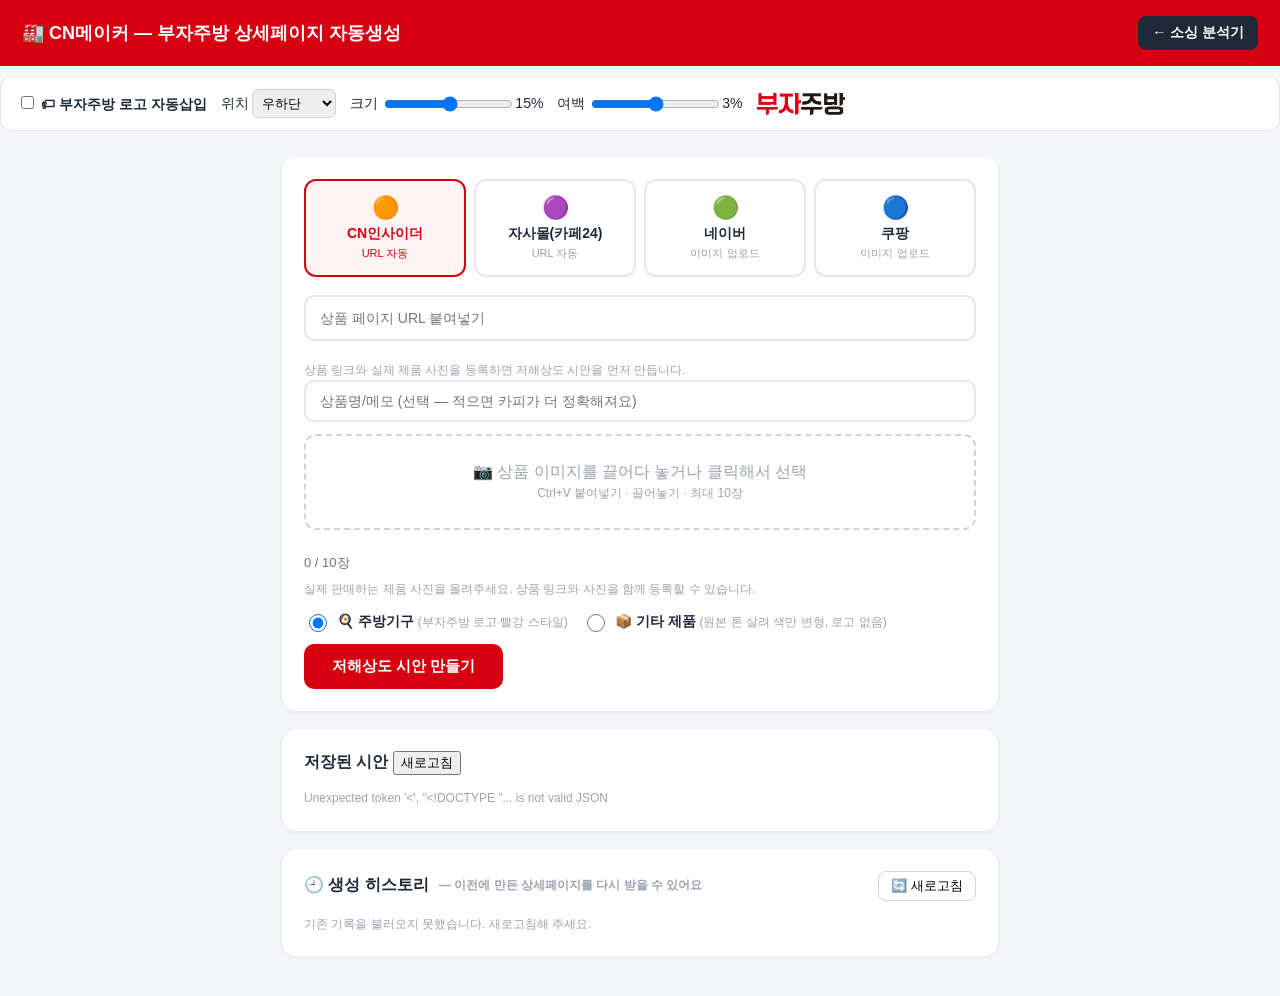
==== static/cnmaker.html @ 770eba12 "Add draft-first CN Insider section editing and selective high quality generation" ====
<!doctype html><html lang="ko"><head><meta charset="utf-8"><meta name="viewport" content="width=device-width,initial-scale=1">
<title>CN메이커 — 부자주방 상세페이지 자동생성</title>
<style>
*{box-sizing:border-box}body{margin:0;font-family:-apple-system,'Pretendard','Malgun Gothic',sans-serif;background:#f4f6fa;color:#1f2937}
.top{background:#D70010;color:#fff;padding:16px 22px;display:flex;align-items:center;gap:12px;flex-wrap:wrap}
.top h1{font-size:18px;margin:0;flex:1}
.wrap{max-width:760px;margin:0 auto;padding:22px}
.card{background:#fff;border-radius:14px;padding:22px;box-shadow:0 1px 4px rgba(0,0,0,.08);margin-bottom:18px}
.card h2{font-size:16px;margin:0 0 14px}
.tabs{display:flex;gap:8px;margin-bottom:18px;flex-wrap:wrap}
.tab{flex:1;min-width:140px;border:2px solid #e5e7eb;background:#fff;border-radius:12px;padding:14px 10px;cursor:pointer;text-align:center;font-size:14px;font-weight:600;transition:.15s}
.tab .ico{font-size:22px;display:block;margin-bottom:4px}
.tab .sub{font-size:11px;color:#9ca3af;font-weight:400;margin-top:3px}
.tab.on{border-color:#D70010;background:#fff5f5;color:#D70010}
.tab.on .sub{color:#D70010}
input.url{width:100%;padding:13px 14px;border:2px solid #e5e7eb;border-radius:10px;font-size:14px;margin-bottom:12px}
input.url:focus,input.t:focus{outline:none;border-color:#D70010}
input.t{width:100%;padding:11px 14px;border:2px solid #e5e7eb;border-radius:10px;font-size:14px;margin-bottom:12px}
button.go{background:#D70010;color:#fff;border:none;border-radius:10px;padding:13px 28px;font-size:15px;font-weight:700;cursor:pointer}
button.go:disabled{background:#d1a0a3;cursor:not-allowed}
.note{font-size:12px;color:#9ca3af;margin-top:8px;line-height:1.6}
.drop{border:2px dashed #d1d5db;border-radius:12px;padding:26px;text-align:center;color:#9ca3af;cursor:pointer;margin-bottom:12px}
.drop.over{border-color:#D70010;background:#fff5f5}
.thumbs{display:flex;gap:8px;flex-wrap:wrap;margin-bottom:12px}
.thumb{position:relative;width:74px;height:74px;border-radius:8px;overflow:hidden;border:1px solid #eee}
.thumb img{width:100%;height:100%;object-fit:cover}
.thumb .x{position:absolute;top:2px;right:2px;background:rgba(0,0,0,.6);color:#fff;border-radius:50%;width:18px;height:18px;font-size:12px;text-align:center;line-height:18px;cursor:pointer}
#progress{display:none}
.step{display:flex;align-items:center;gap:10px;padding:8px 0;font-size:14px;color:#9ca3af}
.step.active{color:#D70010;font-weight:700}.step.done{color:#059669}
.step .ico{width:24px;text-align:center}
.spin{display:inline-block;width:16px;height:16px;border:2px solid #f3d0d2;border-top-color:#D70010;border-radius:50%;animation:s .8s linear infinite}
@keyframes s{to{transform:rotate(360deg)}}
#result{display:none;text-align:center}
#result img{max-width:100%;border:1px solid #eee;border-radius:8px}
.dlbtn{display:inline-block;margin-top:14px;background:#1f2937;color:#fff;text-decoration:none;padding:12px 26px;border-radius:10px;font-weight:600}
.err{background:#fef2f2;color:#b91c1c;padding:12px 14px;border-radius:8px;font-size:13px;margin-top:10px}
.copybox{background:#faf5ff;border-radius:10px;padding:14px;margin-top:14px;text-align:left;font-size:13px;line-height:1.8}
.copybox b{color:#D70010}
.hrow{display:flex;align-items:center;gap:12px;padding:10px;border:1px solid #eee;border-radius:10px;margin-bottom:8px}
.hrow .hinfo{flex:1;min-width:0}
.hrow .hname{font-weight:600;font-size:14px;white-space:nowrap;overflow:hidden;text-overflow:ellipsis}
.hrow .hts{font-size:12px;color:#9ca3af}
.hrow a{font-size:12px;text-decoration:none;background:#1f2937;color:#fff;border-radius:7px;padding:6px 10px;white-space:nowrap}
.hrow a.t{background:#0891b2}
</style><link rel="stylesheet" href="/static/cnmaker-drafts.css?v=1"></head><body>
<div class="top" style="display:flex;align-items:center;justify-content:space-between;gap:12px;flex-wrap:wrap"><h1 style="margin:0">🏭 CN메이커 — 부자주방 상세페이지 자동생성</h1><a id="backlink" href="/" style="text-decoration:none;background:#1f2937;color:#fff;border-radius:8px;padding:8px 14px;font-size:14px;font-weight:600;white-space:nowrap">← 소싱 분석기</a></div>
<script>if(window.self!==window.top){var _b=document.getElementById('backlink');if(_b)_b.style.display='none';}</script>
<!-- 로고 자동삽입 설정 -->
<div style="background:#fff;border:1px solid #e5e7eb;border-radius:12px;padding:12px 16px;margin:10px 0 4px">
  <div style="display:flex;align-items:center;gap:14px;flex-wrap:wrap;font-size:14px">
    <label style="font-weight:700"><input type="checkbox" id="lg-on" onchange="lgSave()" /> 🏷 부자주방 로고 자동삽입</label>
    <label>위치 <select id="lg-pos" onchange="lgSave()" style="padding:5px;border:1px solid #d1d5db;border-radius:6px">
      <option value="bottom-right">우하단</option><option value="bottom-left">좌하단</option><option value="bottom-center">하단중앙</option>
      <option value="top-right">우상단</option><option value="top-left">좌상단</option><option value="top-center">상단중앙</option></select></label>
    <label>크기 <input type="range" id="lg-size" min="5" max="40" oninput="document.getElementById('lg-size-v').textContent=this.value+'%';" onchange="lgSave()" style="vertical-align:middle"><span id="lg-size-v">15%</span></label>
    <label>여백 <input type="range" id="lg-margin" min="0" max="12" oninput="document.getElementById('lg-margin-v').textContent=this.value+'%';" onchange="lgSave()" style="vertical-align:middle"><span id="lg-margin-v">3%</span></label>
    <img src="/static/logo_bujajubang.png" style="height:22px" />
    <span id="lg-status" style="color:#059669;font-size:12px"></span>
  </div>
</div>
<script>
function lgLoad(){ fetch('/cnmaker/api/logo_config').then(r=>r.json()).then(c=>{
  document.getElementById('lg-on').checked=!!c.enabled;
  document.getElementById('lg-pos').value=c.position||'bottom-right';
  const sz=Math.round((c.size_pct||0.15)*100), mg=Math.round((c.margin_pct||0.03)*100);
  document.getElementById('lg-size').value=sz; document.getElementById('lg-size-v').textContent=sz+'%';
  document.getElementById('lg-margin').value=mg; document.getElementById('lg-margin-v').textContent=mg+'%';
}); }
function lgSave(){
  const body={enabled:document.getElementById('lg-on').checked,position:document.getElementById('lg-pos').value,
    size_pct:parseInt(document.getElementById('lg-size').value)/100,margin_pct:parseInt(document.getElementById('lg-margin').value)/100};
  fetch('/cnmaker/api/logo_config',{method:'POST',headers:{'Content-Type':'application/json'},body:JSON.stringify(body)}).then(r=>r.json()).then(()=>{
    const s=document.getElementById('lg-status'); s.textContent='✅ 저장됨 (다음 생성부터 적용)'; setTimeout(()=>s.textContent='',2500);
  });
}
lgLoad();
</script>
<div class="wrap">
 <div class="card">
   <div class="tabs">
     <div class="tab on" data-src="cninsider" data-mode="url"><span class="ico">🟠</span>CN인사이더<div class="sub">URL 자동</div></div>
     <div class="tab" data-src="cafe24" data-mode="url"><span class="ico">🟣</span>자사몰(카페24)<div class="sub">URL 자동</div></div>
     <div class="tab" data-src="naver" data-mode="img"><span class="ico">🟢</span>네이버<div class="sub">이미지 업로드</div></div>
     <div class="tab" data-src="coupang" data-mode="img"><span class="ico">🔵</span>쿠팡<div class="sub">이미지 업로드</div></div>
   </div>

   <!-- URL 모드 -->
   <div id="urlmode">
     <input class="url" id="url" placeholder="상품 페이지 URL 붙여넣기">
     <div class="note" id="urlnote"></div>
   </div>

   <!-- 이미지 업로드 모드 -->
   <div id="imgmode">
     <input class="t" id="title" placeholder="상품명/메모 (선택 — 적으면 카피가 더 정확해져요)">
     <div class="drop" id="drop" role="button" tabindex="0" aria-label="제품 사진 등록">📷 상품 이미지를 끌어다 놓거나 클릭해서 선택<br><span style="font-size:12px">Ctrl+V 붙여넣기 · 끌어놓기 · 최대 10장</span></div>
     <input type="file" id="file" accept="image/*" multiple style="display:none">
     <div class="thumbs" id="thumbs"></div><div id="photo-count">0 / 10장</div>
     <div class="note">실제 판매하는 제품 사진을 올려주세요. 상품 링크와 사진을 함께 등록할 수 있습니다.</div>
   </div>

   <div style="display:flex;gap:14px;align-items:center;margin:12px 0 6px;flex-wrap:wrap">
     <label style="display:flex;align-items:center;gap:7px;cursor:pointer;font-size:14px">
       <input type="radio" name="cat" id="cat_kitchen" value="kitchen" checked style="width:18px;height:18px">
       <span>🍳 <b>주방기구</b> <span style="color:#9ca3af;font-size:12px">(부자주방 로고·빨강 스타일)</span></span>
     </label>
     <label style="display:flex;align-items:center;gap:7px;cursor:pointer;font-size:14px">
       <input type="radio" name="cat" id="cat_other" value="other" style="width:18px;height:18px">
       <span>📦 <b>기타 제품</b> <span style="color:#9ca3af;font-size:12px">(원본 톤 살려 색만 변형, 로고 없음)</span></span>
     </label>
   </div>
   <button class="go" id="go" onclick="go()" style="margin-top:6px">저해상도 시안 만들기</button>
   <div id="err"></div>
 </div>


 <section class="card" id="draft-result" hidden>
   <h2 id="draft-name">저해상도 시안</h2>
   <div id="draft-status" role="status" aria-live="polite"></div>
   <p id="draft-warning" role="alert"></p>
   <p class="draft-help">먼저 구도와 분위기를 확인하세요. 필요한 구간만 수정한 뒤 고화질로 완성할 수 있습니다. 고화질 생성·부분 수정 시 세부 모습이 조금 달라질 수 있습니다.</p>
   <details id="plan-editor" hidden><summary>상품 정보·글 기획 확인 및 수정</summary>
     <div id="plan-fields"></div><button id="save-plan" onclick="savePlan()">기획 저장</button>
     <p class="draft-help" id="plan-message">저장한 내용은 이후 새로 만드는 구간에 적용됩니다.</p>
   </details>
   <div class="draft-toolbar">
     <button id="retry-failed" onclick="runAction('retry')" hidden>실패 구간 재시도</button>
     <button id="select-all" onclick="selectAll()">전체 선택</button>
     <button id="high-selected" class="primary" onclick="highSelected()">선택 구간 고화질 생성</button>
   </div>
   <div class="draft-toolbar">
     <button id="low-download" onclick="downloadDraft('low')">저해상도 전체 다운로드</button>
     <button onclick="downloadDraft('zip')">고화질 구간 ZIP 다운로드</button>
     <button id="high-download" onclick="downloadDraft('high')">고화질 상세페이지 다운로드</button>
   </div>
   <div id="section-list"></div>
 </section>
 <section class="card"><h2>저장된 시안 <button onclick="loadDraftHistory()">새로고침</button></h2><div id="draft-history" class="note">불러오는 중…</div></section>
 <div class="card" id="historycard">
   <h2 style="display:flex;align-items:center;gap:10px;flex-wrap:wrap">🕘 생성 히스토리 <span class="note" style="margin:0">— 이전에 만든 상세페이지를 다시 받을 수 있어요</span>
     <button onclick="loadHistory()" style="margin-left:auto;border:1px solid #d1d5db;background:#fff;border-radius:8px;padding:5px 12px;cursor:pointer;font-size:13px">🔄 새로고침</button></h2>
   <div id="historylist" class="note">불러오는 중…</div>
 </div>
</div>
<script src="/static/cnmaker-drafts.js?v=1"></script></body></html>
---- static/cnmaker-drafts.css ----
[hidden]{display:none!important}.draft-toolbar{display:flex;gap:8px;flex-wrap:wrap;margin:14px 0}.draft-toolbar button,.draft-buttons button,#save-plan,#draft-history button{border:1px solid #d1d5db;border-radius:8px;background:#fff;padding:10px 13px;cursor:pointer;font-weight:600}.draft-toolbar button.primary,.draft-buttons button.primary{background:#D70010;color:white;border-color:#D70010}button:disabled{opacity:.45;cursor:wait}.draft-section{display:grid;grid-template-columns:minmax(200px,430px) 1fr;gap:20px;padding:22px 0;border-top:1px solid #e5e7eb}.draft-image img{width:100%;height:auto;display:block;border:1px solid #eee}.empty-image{background:#f3f4f6;min-height:200px;display:grid;place-items:center;color:#6b7280}.draft-controls h3{margin:0 0 12px}.quality-badge{font-size:13px;color:#6b7280}.section-error,#draft-warning{color:#b91c1c;white-space:pre-wrap}.edit-label{display:block;margin:16px 0 10px;font-size:14px;font-weight:600}.edit-label textarea,#plan-fields textarea,#plan-fields input{box-sizing:border-box;display:block;width:100%;border:1px solid #d1d5db;border-radius:8px;padding:10px;margin:7px 0;font:inherit}.edit-label textarea{min-height:95px}.draft-buttons{display:flex;flex-wrap:wrap;gap:7px}.section-download{display:inline-block;margin-top:15px;color:#374151}#plan-editor{border:1px solid #e5e7eb;padding:14px;border-radius:10px;margin:16px 0}#plan-editor summary{cursor:pointer;font-weight:600}#plan-fields{display:grid;grid-template-columns:1fr 1fr;gap:12px;margin-top:15px}#plan-fields label{font-size:13px}#draft-status{font-weight:600;line-height:1.6}#draft-result{scroll-margin-top:20px}.draft-help{font-size:13px;color:#6b7280;line-height:1.6}#photo-count{font-size:13px;color:#6b7280}.thumb button.x{border:0;cursor:pointer}#drop:focus-visible{outline:3px solid #D70010}.draft-controls input[type=checkbox]{width:18px;height:18px;vertical-align:middle}@media(max-width:720px){.draft-section{grid-template-columns:1fr}.draft-image{max-width:430px;margin:auto;width:100%}#plan-fields{grid-template-columns:1fr}.draft-toolbar button{flex:1 1 40%}}
.draft-toolbar button,.draft-buttons button{word-break:keep-all}
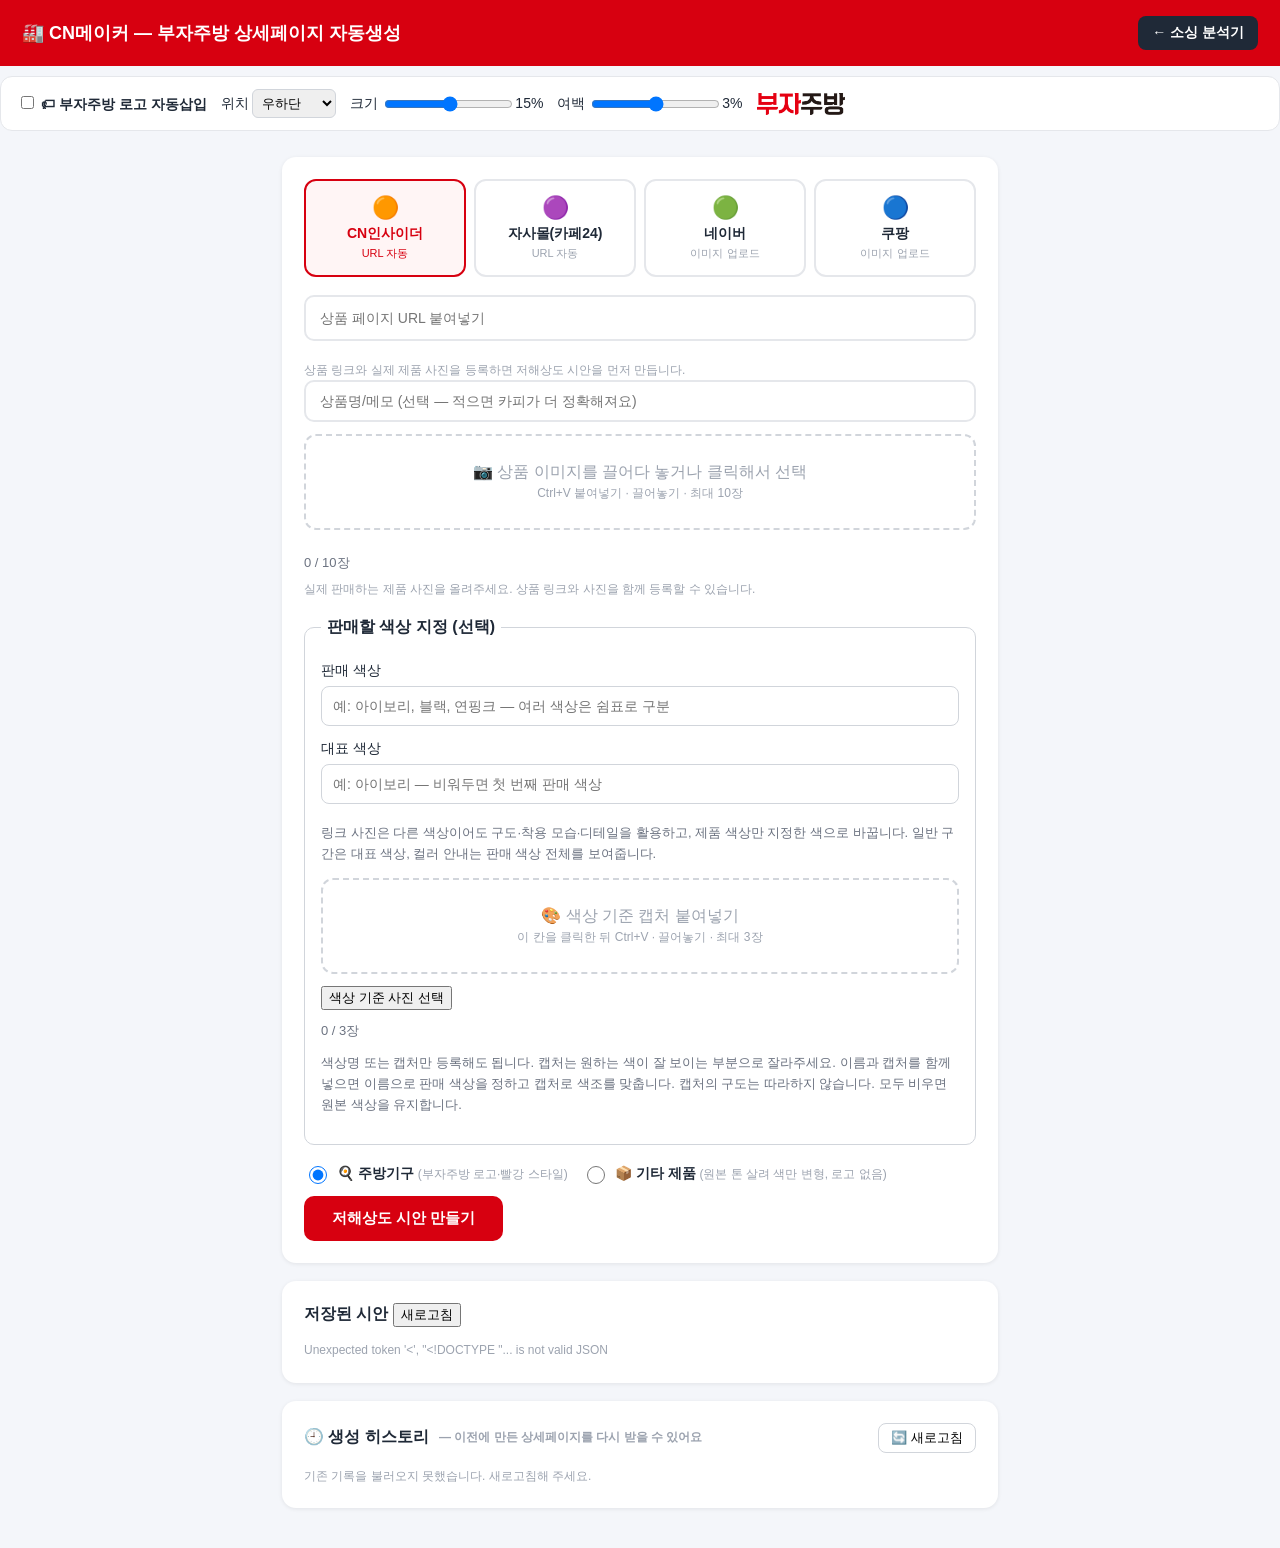
==== commit 115c2468: "Use product-link views and explicit color references in CN drafts" ====
--- a/static/cnmaker.html
+++ b/static/cnmaker.html
@@ -43,7 +43,7 @@
 .hrow .hts{font-size:12px;color:#9ca3af}
 .hrow a{font-size:12px;text-decoration:none;background:#1f2937;color:#fff;border-radius:7px;padding:6px 10px;white-space:nowrap}
 .hrow a.t{background:#0891b2}
-</style><link rel="stylesheet" href="/static/cnmaker-drafts.css?v=1"></head><body>
+</style><link rel="stylesheet" href="/static/cnmaker-drafts.css?v=2"></head><body>
 <div class="top" style="display:flex;align-items:center;justify-content:space-between;gap:12px;flex-wrap:wrap"><h1 style="margin:0">🏭 CN메이커 — 부자주방 상세페이지 자동생성</h1><a id="backlink" href="/" style="text-decoration:none;background:#1f2937;color:#fff;border-radius:8px;padding:8px 14px;font-size:14px;font-weight:600;white-space:nowrap">← 소싱 분석기</a></div>
 <script>if(window.self!==window.top){var _b=document.getElementById('backlink');if(_b)_b.style.display='none';}</script>
 <!-- 로고 자동삽입 설정 -->
@@ -100,6 +100,18 @@
      <div class="note">실제 판매하는 제품 사진을 올려주세요. 상품 링크와 사진을 함께 등록할 수 있습니다.</div>
    </div>
 
+   <fieldset class="color-settings">
+     <legend>판매할 색상 지정 (선택)</legend>
+     <label>판매 색상<input id="color-request" maxlength="300" placeholder="예: 아이보리, 블랙, 연핑크 — 여러 색상은 쉼표로 구분"></label>
+     <label>대표 색상<input id="primary-color" maxlength="60" placeholder="예: 아이보리 — 비워두면 첫 번째 판매 색상"></label>
+     <p class="draft-help">링크 사진은 다른 색상이어도 구도·착용 모습·디테일을 활용하고, 제품 색상만 지정한 색으로 바꿉니다. 일반 구간은 대표 색상, 컬러 안내는 판매 색상 전체를 보여줍니다.</p>
+     <div id="color-drop" class="drop" role="button" tabindex="0" aria-label="색상 기준 사진 등록">🎨 색상 기준 캡처 붙여넣기<br><span style="font-size:12px">이 칸을 클릭한 뒤 Ctrl+V · 끌어놓기 · 최대 3장</span></div>
+     <button id="color-pick" type="button">색상 기준 사진 선택</button>
+     <input type="file" id="color-file" accept="image/*" multiple hidden>
+     <div id="color-thumbs" class="thumbs"></div><div id="color-photo-count">0 / 3장</div>
+     <p class="draft-help">색상명 또는 캡처만 등록해도 됩니다. 캡처는 원하는 색이 잘 보이는 부분으로 잘라주세요. 이름과 캡처를 함께 넣으면 이름으로 판매 색상을 정하고 캡처로 색조를 맞춥니다. 캡처의 구도는 따라하지 않습니다. 모두 비우면 원본 색상을 유지합니다.</p>
+   </fieldset>
+
    <div style="display:flex;gap:14px;align-items:center;margin:12px 0 6px;flex-wrap:wrap">
      <label style="display:flex;align-items:center;gap:7px;cursor:pointer;font-size:14px">
        <input type="radio" name="cat" id="cat_kitchen" value="kitchen" checked style="width:18px;height:18px">
@@ -119,6 +131,9 @@
    <h2 id="draft-name">저해상도 시안</h2>
    <div id="draft-status" role="status" aria-live="polite"></div>
    <p id="draft-warning" role="alert"></p>
+   <p id="draft-action-error" class="section-error" role="alert"></p>
+   <p id="source-summary" class="draft-help"></p>
+   <details id="source-gallery" hidden><summary>수집한 제품 사진과 색상 기준 확인</summary><div id="source-photo-list" class="source-grid"></div></details>
    <p class="draft-help">먼저 구도와 분위기를 확인하세요. 필요한 구간만 수정한 뒤 고화질로 완성할 수 있습니다. 고화질 생성·부분 수정 시 세부 모습이 조금 달라질 수 있습니다.</p>
    <details id="plan-editor" hidden><summary>상품 정보·글 기획 확인 및 수정</summary>
      <div id="plan-fields"></div><button id="save-plan" onclick="savePlan()">기획 저장</button>
@@ -143,4 +158,4 @@
    <div id="historylist" class="note">불러오는 중…</div>
  </div>
 </div>
-<script src="/static/cnmaker-drafts.js?v=1"></script></body></html>
+<script src="/static/cnmaker-drafts.js?v=2"></script></body></html>
--- a/static/cnmaker-drafts.css
+++ b/static/cnmaker-drafts.css
@@ -1,2 +1,3 @@
 [hidden]{display:none!important}.draft-toolbar{display:flex;gap:8px;flex-wrap:wrap;margin:14px 0}.draft-toolbar button,.draft-buttons button,#save-plan,#draft-history button{border:1px solid #d1d5db;border-radius:8px;background:#fff;padding:10px 13px;cursor:pointer;font-weight:600}.draft-toolbar button.primary,.draft-buttons button.primary{background:#D70010;color:white;border-color:#D70010}button:disabled{opacity:.45;cursor:wait}.draft-section{display:grid;grid-template-columns:minmax(200px,430px) 1fr;gap:20px;padding:22px 0;border-top:1px solid #e5e7eb}.draft-image img{width:100%;height:auto;display:block;border:1px solid #eee}.empty-image{background:#f3f4f6;min-height:200px;display:grid;place-items:center;color:#6b7280}.draft-controls h3{margin:0 0 12px}.quality-badge{font-size:13px;color:#6b7280}.section-error,#draft-warning{color:#b91c1c;white-space:pre-wrap}.edit-label{display:block;margin:16px 0 10px;font-size:14px;font-weight:600}.edit-label textarea,#plan-fields textarea,#plan-fields input{box-sizing:border-box;display:block;width:100%;border:1px solid #d1d5db;border-radius:8px;padding:10px;margin:7px 0;font:inherit}.edit-label textarea{min-height:95px}.draft-buttons{display:flex;flex-wrap:wrap;gap:7px}.section-download{display:inline-block;margin-top:15px;color:#374151}#plan-editor{border:1px solid #e5e7eb;padding:14px;border-radius:10px;margin:16px 0}#plan-editor summary{cursor:pointer;font-weight:600}#plan-fields{display:grid;grid-template-columns:1fr 1fr;gap:12px;margin-top:15px}#plan-fields label{font-size:13px}#draft-status{font-weight:600;line-height:1.6}#draft-result{scroll-margin-top:20px}.draft-help{font-size:13px;color:#6b7280;line-height:1.6}#photo-count{font-size:13px;color:#6b7280}.thumb button.x{border:0;cursor:pointer}#drop:focus-visible{outline:3px solid #D70010}.draft-controls input[type=checkbox]{width:18px;height:18px;vertical-align:middle}@media(max-width:720px){.draft-section{grid-template-columns:1fr}.draft-image{max-width:430px;margin:auto;width:100%}#plan-fields{grid-template-columns:1fr}.draft-toolbar button{flex:1 1 40%}}
 .draft-toolbar button,.draft-buttons button{word-break:keep-all}
+.color-settings{border:1px solid #d1d5db;border-radius:10px;padding:16px;margin:18px 0;min-width:0}.color-settings legend{font-weight:700;padding:0 6px}.color-settings label{display:block;font-size:14px;margin:8px 0}.color-settings input:not([type=file]){box-sizing:border-box;width:100%;padding:11px;margin:6px 0;border:1px solid #d1d5db;border-radius:8px;font:inherit}#color-photo-count{font-size:13px;color:#6b7280}.drop.paste-active,#color-drop:focus-visible{outline:2px solid #D70010;outline-offset:2px}.source-grid{display:grid;grid-template-columns:repeat(auto-fill,minmax(105px,1fr));gap:10px;margin:12px 0}.source-grid figure{margin:0;min-width:0}.source-grid img{width:100%;height:130px;object-fit:contain;background:#f5f5f5;border:1px solid #eee}.source-grid figcaption{font-size:12px;line-height:1.5;overflow-wrap:anywhere}#source-gallery,.section-sources{margin:15px 0;font-size:13px}#source-gallery summary,.section-sources summary{cursor:pointer}
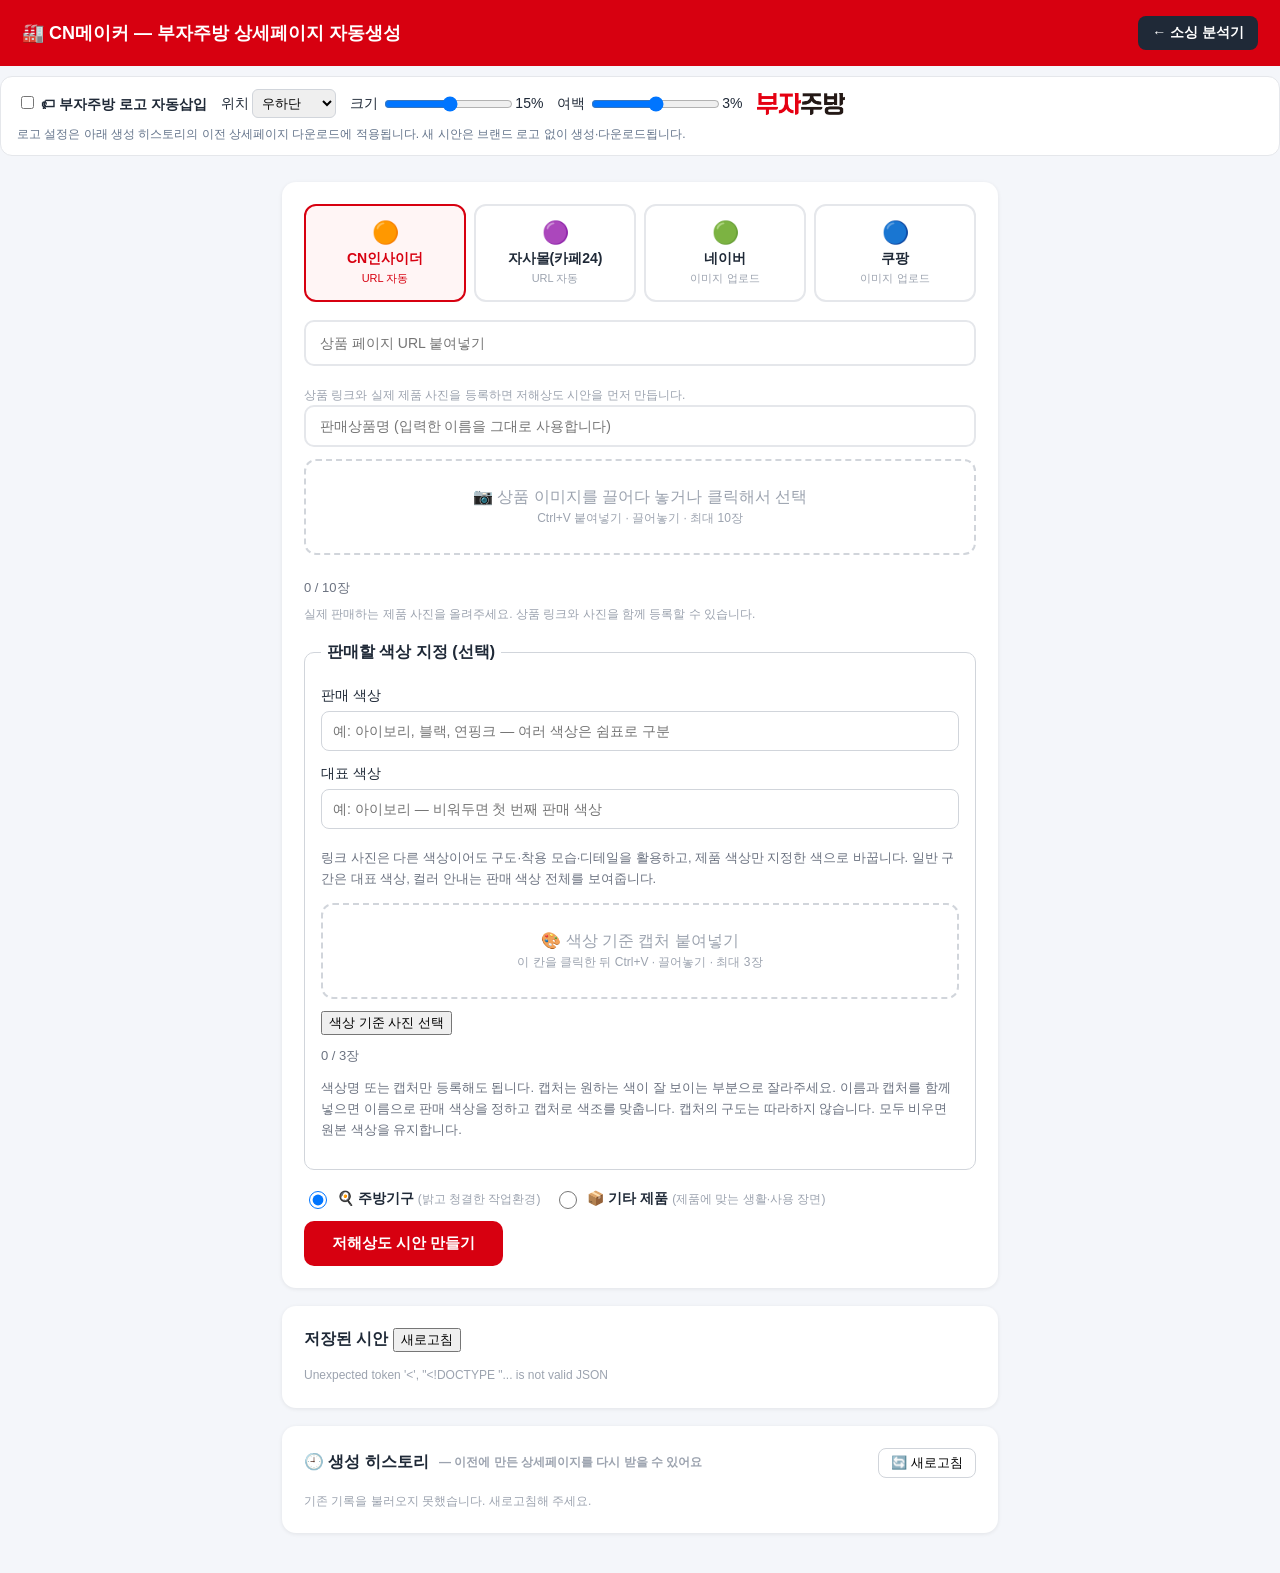
==== commit cfe1e64e: "Apply v3 draft prompts and recover malformed analysis responses" ====
--- a/static/cnmaker.html
+++ b/static/cnmaker.html
@@ -43,7 +43,7 @@
 .hrow .hts{font-size:12px;color:#9ca3af}
 .hrow a{font-size:12px;text-decoration:none;background:#1f2937;color:#fff;border-radius:7px;padding:6px 10px;white-space:nowrap}
 .hrow a.t{background:#0891b2}
-</style><link rel="stylesheet" href="/static/cnmaker-drafts.css?v=2"></head><body>
+</style><link rel="stylesheet" href="/static/cnmaker-drafts.css?v=3"></head><body>
 <div class="top" style="display:flex;align-items:center;justify-content:space-between;gap:12px;flex-wrap:wrap"><h1 style="margin:0">🏭 CN메이커 — 부자주방 상세페이지 자동생성</h1><a id="backlink" href="/" style="text-decoration:none;background:#1f2937;color:#fff;border-radius:8px;padding:8px 14px;font-size:14px;font-weight:600;white-space:nowrap">← 소싱 분석기</a></div>
 <script>if(window.self!==window.top){var _b=document.getElementById('backlink');if(_b)_b.style.display='none';}</script>
 <!-- 로고 자동삽입 설정 -->
@@ -58,6 +58,7 @@
     <img src="/static/logo_bujajubang.png" style="height:22px" />
     <span id="lg-status" style="color:#059669;font-size:12px"></span>
   </div>
+  <p style="margin:8px 0 0;font-size:12px;color:#64748b">로고 설정은 아래 생성 히스토리의 이전 상세페이지 다운로드에 적용됩니다. 새 시안은 브랜드 로고 없이 생성·다운로드됩니다.</p>
 </div>
 <script>
 function lgLoad(){ fetch('/cnmaker/api/logo_config').then(r=>r.json()).then(c=>{
@@ -71,7 +72,7 @@
   const body={enabled:document.getElementById('lg-on').checked,position:document.getElementById('lg-pos').value,
     size_pct:parseInt(document.getElementById('lg-size').value)/100,margin_pct:parseInt(document.getElementById('lg-margin').value)/100};
   fetch('/cnmaker/api/logo_config',{method:'POST',headers:{'Content-Type':'application/json'},body:JSON.stringify(body)}).then(r=>r.json()).then(()=>{
-    const s=document.getElementById('lg-status'); s.textContent='✅ 저장됨 (다음 생성부터 적용)'; setTimeout(()=>s.textContent='',2500);
+    const s=document.getElementById('lg-status'); s.textContent='✅ 저장됨 (이전 상세페이지 다운로드에 적용)'; setTimeout(()=>s.textContent='',2500);
   });
 }
 lgLoad();
@@ -93,7 +94,7 @@
 
    <!-- 이미지 업로드 모드 -->
    <div id="imgmode">
-     <input class="t" id="title" placeholder="상품명/메모 (선택 — 적으면 카피가 더 정확해져요)">
+     <input class="t" id="title" maxlength="200" placeholder="판매상품명 (입력한 이름을 그대로 사용합니다)">
      <div class="drop" id="drop" role="button" tabindex="0" aria-label="제품 사진 등록">📷 상품 이미지를 끌어다 놓거나 클릭해서 선택<br><span style="font-size:12px">Ctrl+V 붙여넣기 · 끌어놓기 · 최대 10장</span></div>
      <input type="file" id="file" accept="image/*" multiple style="display:none">
      <div class="thumbs" id="thumbs"></div><div id="photo-count">0 / 10장</div>
@@ -115,11 +116,11 @@
    <div style="display:flex;gap:14px;align-items:center;margin:12px 0 6px;flex-wrap:wrap">
      <label style="display:flex;align-items:center;gap:7px;cursor:pointer;font-size:14px">
        <input type="radio" name="cat" id="cat_kitchen" value="kitchen" checked style="width:18px;height:18px">
-       <span>🍳 <b>주방기구</b> <span style="color:#9ca3af;font-size:12px">(부자주방 로고·빨강 스타일)</span></span>
+       <span>🍳 <b>주방기구</b> <span style="color:#9ca3af;font-size:12px">(밝고 청결한 작업환경)</span></span>
      </label>
      <label style="display:flex;align-items:center;gap:7px;cursor:pointer;font-size:14px">
        <input type="radio" name="cat" id="cat_other" value="other" style="width:18px;height:18px">
-       <span>📦 <b>기타 제품</b> <span style="color:#9ca3af;font-size:12px">(원본 톤 살려 색만 변형, 로고 없음)</span></span>
+       <span>📦 <b>기타 제품</b> <span style="color:#9ca3af;font-size:12px">(제품에 맞는 생활·사용 장면)</span></span>
      </label>
    </div>
    <button class="go" id="go" onclick="go()" style="margin-top:6px">저해상도 시안 만들기</button>
@@ -130,6 +131,12 @@
  <section class="card" id="draft-result" hidden>
    <h2 id="draft-name">저해상도 시안</h2>
    <div id="draft-status" role="status" aria-live="polite"></div>
+   <div id="draft-progress" class="draft-progress" hidden>
+     <ol id="draft-stages"></ol>
+     <p id="draft-timing"></p>
+     <p id="draft-failed-stage"></p>
+     <details><summary>최근 진행 기록</summary><ol id="draft-events"></ol></details>
+   </div>
    <p id="draft-warning" role="alert"></p>
    <p id="draft-action-error" class="section-error" role="alert"></p>
    <p id="source-summary" class="draft-help"></p>
@@ -158,4 +165,4 @@
    <div id="historylist" class="note">불러오는 중…</div>
  </div>
 </div>
-<script src="/static/cnmaker-drafts.js?v=2"></script></body></html>
+<script src="/static/cnmaker-drafts.js?v=3"></script></body></html>
--- a/static/cnmaker-drafts.css
+++ b/static/cnmaker-drafts.css
@@ -1,3 +1,14 @@
 [hidden]{display:none!important}.draft-toolbar{display:flex;gap:8px;flex-wrap:wrap;margin:14px 0}.draft-toolbar button,.draft-buttons button,#save-plan,#draft-history button{border:1px solid #d1d5db;border-radius:8px;background:#fff;padding:10px 13px;cursor:pointer;font-weight:600}.draft-toolbar button.primary,.draft-buttons button.primary{background:#D70010;color:white;border-color:#D70010}button:disabled{opacity:.45;cursor:wait}.draft-section{display:grid;grid-template-columns:minmax(200px,430px) 1fr;gap:20px;padding:22px 0;border-top:1px solid #e5e7eb}.draft-image img{width:100%;height:auto;display:block;border:1px solid #eee}.empty-image{background:#f3f4f6;min-height:200px;display:grid;place-items:center;color:#6b7280}.draft-controls h3{margin:0 0 12px}.quality-badge{font-size:13px;color:#6b7280}.section-error,#draft-warning{color:#b91c1c;white-space:pre-wrap}.edit-label{display:block;margin:16px 0 10px;font-size:14px;font-weight:600}.edit-label textarea,#plan-fields textarea,#plan-fields input{box-sizing:border-box;display:block;width:100%;border:1px solid #d1d5db;border-radius:8px;padding:10px;margin:7px 0;font:inherit}.edit-label textarea{min-height:95px}.draft-buttons{display:flex;flex-wrap:wrap;gap:7px}.section-download{display:inline-block;margin-top:15px;color:#374151}#plan-editor{border:1px solid #e5e7eb;padding:14px;border-radius:10px;margin:16px 0}#plan-editor summary{cursor:pointer;font-weight:600}#plan-fields{display:grid;grid-template-columns:1fr 1fr;gap:12px;margin-top:15px}#plan-fields label{font-size:13px}#draft-status{font-weight:600;line-height:1.6}#draft-result{scroll-margin-top:20px}.draft-help{font-size:13px;color:#6b7280;line-height:1.6}#photo-count{font-size:13px;color:#6b7280}.thumb button.x{border:0;cursor:pointer}#drop:focus-visible{outline:3px solid #D70010}.draft-controls input[type=checkbox]{width:18px;height:18px;vertical-align:middle}@media(max-width:720px){.draft-section{grid-template-columns:1fr}.draft-image{max-width:430px;margin:auto;width:100%}#plan-fields{grid-template-columns:1fr}.draft-toolbar button{flex:1 1 40%}}
 .draft-toolbar button,.draft-buttons button{word-break:keep-all}
 .color-settings{border:1px solid #d1d5db;border-radius:10px;padding:16px;margin:18px 0;min-width:0}.color-settings legend{font-weight:700;padding:0 6px}.color-settings label{display:block;font-size:14px;margin:8px 0}.color-settings input:not([type=file]){box-sizing:border-box;width:100%;padding:11px;margin:6px 0;border:1px solid #d1d5db;border-radius:8px;font:inherit}#color-photo-count{font-size:13px;color:#6b7280}.drop.paste-active,#color-drop:focus-visible{outline:2px solid #D70010;outline-offset:2px}.source-grid{display:grid;grid-template-columns:repeat(auto-fill,minmax(105px,1fr));gap:10px;margin:12px 0}.source-grid figure{margin:0;min-width:0}.source-grid img{width:100%;height:130px;object-fit:contain;background:#f5f5f5;border:1px solid #eee}.source-grid figcaption{font-size:12px;line-height:1.5;overflow-wrap:anywhere}#source-gallery,.section-sources{margin:15px 0;font-size:13px}#source-gallery summary,.section-sources summary{cursor:pointer}
+
+.draft-progress {margin:12px 0;padding:12px;background:#f5f8fc;border-radius:10px;font-size:12px;line-height:1.7}
+#draft-stages {display:grid;grid-template-columns:repeat(4,minmax(0,1fr));gap:6px;list-style:none;padding:0;margin:0 0 8px}
+#draft-stages li {padding:6px;border-radius:6px;color:#667085;background:#e9edf3}
+#draft-stages li.current {background:#143e6f;color:white;font-weight:700}
+#draft-stages li.complete {background:#dceee5;color:#23573c}
+#draft-timing,#draft-failed-stage {margin:4px 0;overflow-wrap:anywhere}
+#draft-failed-stage {color:#b42318}
+#draft-events {padding-left:20px;overflow-wrap:anywhere}
+.history-date {display:block;font-size:11px;color:#64748b;margin-top:4px}
+@media(max-width:480px) {#draft-stages {grid-template-columns:repeat(2,minmax(0,1fr))}}
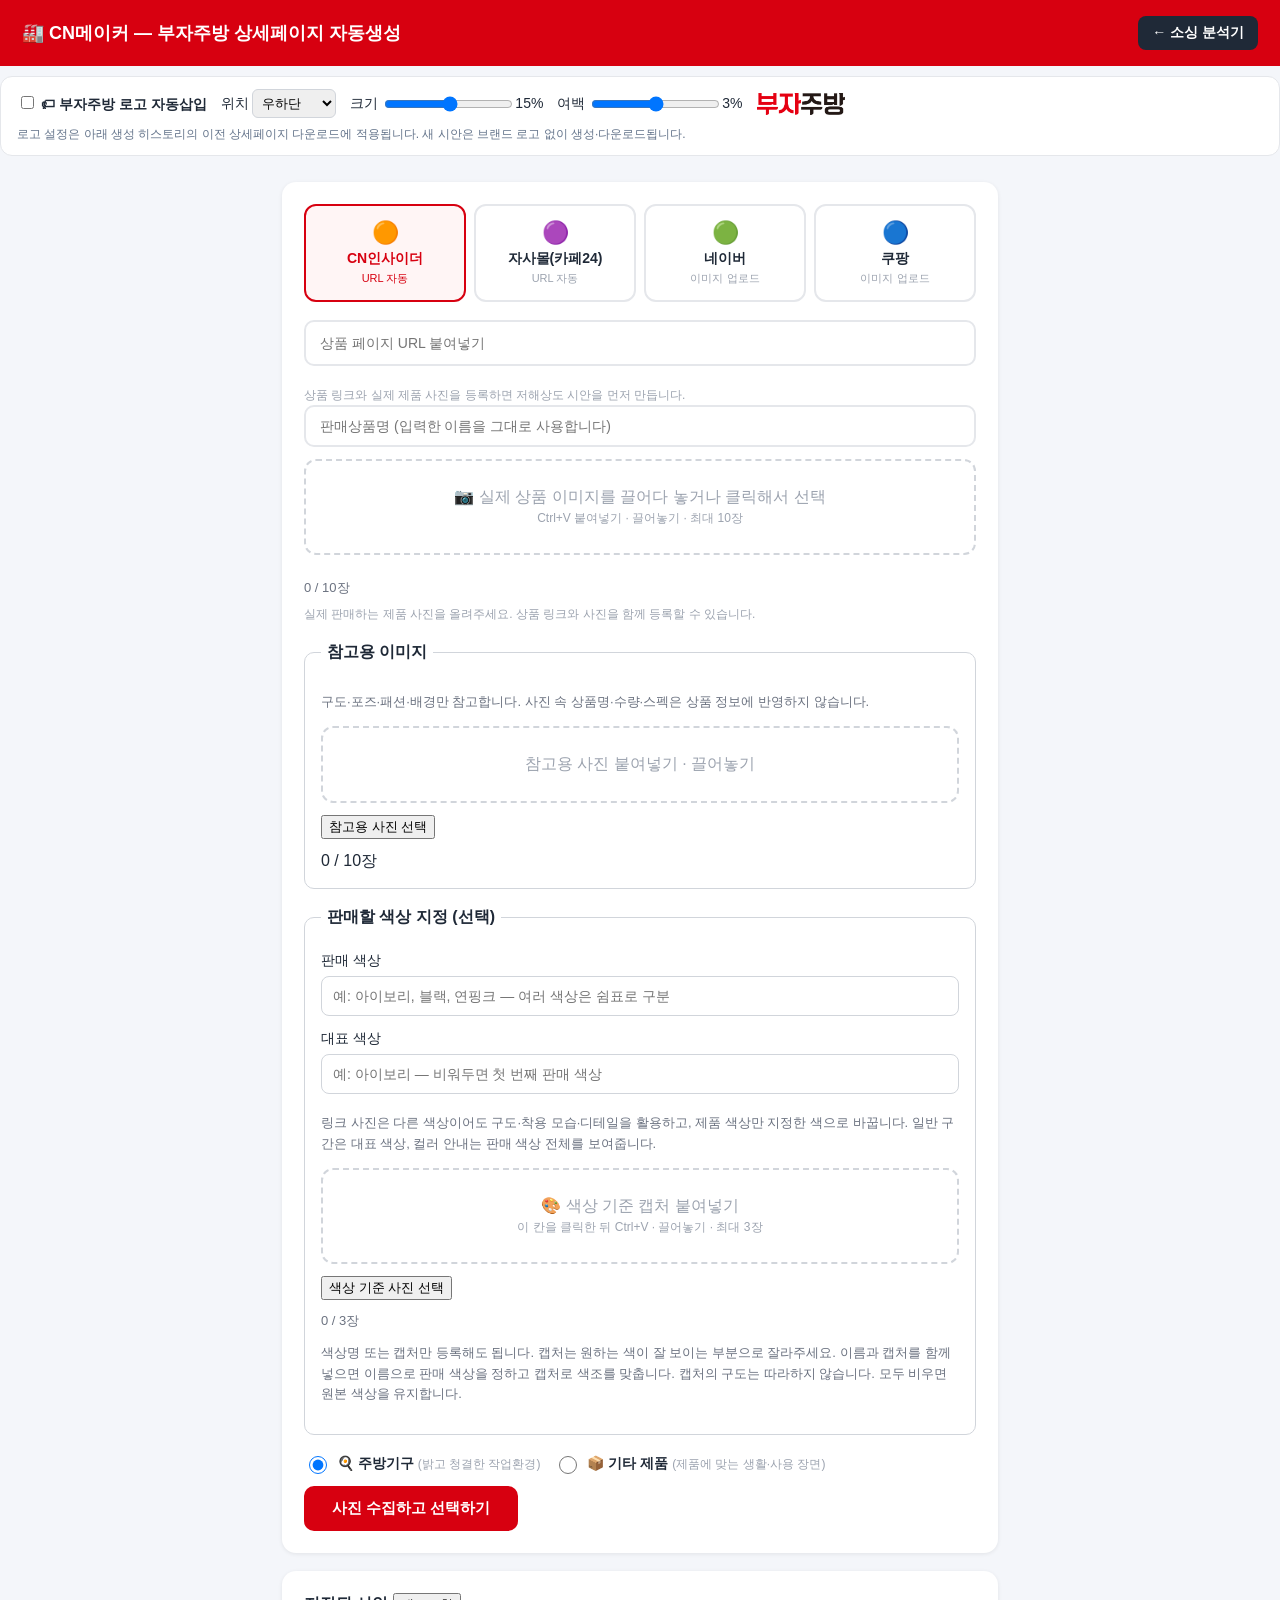
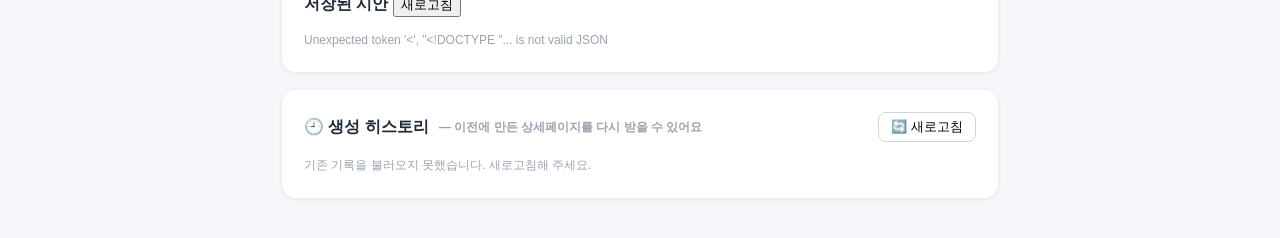
==== commit dc9c3f12: "Add photo selection and copy review with mobile source-preserving layouts" ====
--- a/static/cnmaker.html
+++ b/static/cnmaker.html
@@ -43,7 +43,7 @@
 .hrow .hts{font-size:12px;color:#9ca3af}
 .hrow a{font-size:12px;text-decoration:none;background:#1f2937;color:#fff;border-radius:7px;padding:6px 10px;white-space:nowrap}
 .hrow a.t{background:#0891b2}
-</style><link rel="stylesheet" href="/static/cnmaker-drafts.css?v=3"></head><body>
+</style><link rel="stylesheet" href="/static/cnmaker-drafts.css?v=4"></head><body>
 <div class="top" style="display:flex;align-items:center;justify-content:space-between;gap:12px;flex-wrap:wrap"><h1 style="margin:0">🏭 CN메이커 — 부자주방 상세페이지 자동생성</h1><a id="backlink" href="/" style="text-decoration:none;background:#1f2937;color:#fff;border-radius:8px;padding:8px 14px;font-size:14px;font-weight:600;white-space:nowrap">← 소싱 분석기</a></div>
 <script>if(window.self!==window.top){var _b=document.getElementById('backlink');if(_b)_b.style.display='none';}</script>
 <!-- 로고 자동삽입 설정 -->
@@ -95,12 +95,18 @@
    <!-- 이미지 업로드 모드 -->
    <div id="imgmode">
      <input class="t" id="title" maxlength="200" placeholder="판매상품명 (입력한 이름을 그대로 사용합니다)">
-     <div class="drop" id="drop" role="button" tabindex="0" aria-label="제품 사진 등록">📷 상품 이미지를 끌어다 놓거나 클릭해서 선택<br><span style="font-size:12px">Ctrl+V 붙여넣기 · 끌어놓기 · 최대 10장</span></div>
+     <div class="drop" id="drop" role="button" tabindex="0" aria-label="제품 사진 등록">📷 실제 상품 이미지를 끌어다 놓거나 클릭해서 선택<br><span style="font-size:12px">Ctrl+V 붙여넣기 · 끌어놓기 · 최대 10장</span></div>
      <input type="file" id="file" accept="image/*" multiple style="display:none">
      <div class="thumbs" id="thumbs"></div><div id="photo-count">0 / 10장</div>
      <div class="note">실제 판매하는 제품 사진을 올려주세요. 상품 링크와 사진을 함께 등록할 수 있습니다.</div>
    </div>
 
+   <fieldset id="reference-upload" class="color-settings"><legend>참고용 이미지</legend>
+     <p class="draft-help">구도·포즈·패션·배경만 참고합니다. 사진 속 상품명·수량·스펙은 상품 정보에 반영하지 않습니다.</p>
+     <div id="reference-drop" class="drop" tabindex="0" role="button">참고용 사진 붙여넣기 · 끌어놓기</div>
+     <button id="reference-pick" type="button">참고용 사진 선택</button><input type="file" id="reference-file" accept="image/*" multiple hidden>
+     <div id="reference-thumbs" class="thumbs"></div><div id="reference-photo-count">0 / 10장</div>
+   </fieldset>
    <fieldset class="color-settings">
      <legend>판매할 색상 지정 (선택)</legend>
      <label>판매 색상<input id="color-request" maxlength="300" placeholder="예: 아이보리, 블랙, 연핑크 — 여러 색상은 쉼표로 구분"></label>
@@ -123,7 +129,7 @@
        <span>📦 <b>기타 제품</b> <span style="color:#9ca3af;font-size:12px">(제품에 맞는 생활·사용 장면)</span></span>
      </label>
    </div>
-   <button class="go" id="go" onclick="go()" style="margin-top:6px">저해상도 시안 만들기</button>
+   <button class="go" id="go" onclick="go()" style="margin-top:6px">사진 수집하고 선택하기</button>
    <div id="err"></div>
  </div>
 
@@ -140,12 +146,21 @@
    <p id="draft-warning" role="alert"></p>
    <p id="draft-action-error" class="section-error" role="alert"></p>
    <p id="source-summary" class="draft-help"></p>
+   <div id="photo-selection-actions" hidden>
+     <p>사용할 사진만 체크하세요. 사진을 누르면 크게 볼 수 있습니다. 제품/정보 분류는 선택 후 분석합니다.</p>
+     <button onclick="setAllPhotos(true)">사진 전체 선택</button><button onclick="setAllPhotos(false)">사진 전체 해제</button>
+     <button onclick="selectionAction('recollect')">링크 다시 수집</button><span id="selected-photo-count"></span><button class="primary" onclick="confirmPhotos()">선택한 사진만 분석</button>
+   </div>
    <details id="source-gallery" hidden><summary>수집한 제품 사진과 색상 기준 확인</summary><div id="source-photo-list" class="source-grid"></div></details>
    <p class="draft-help">먼저 구도와 분위기를 확인하세요. 필요한 구간만 수정한 뒤 고화질로 완성할 수 있습니다. 고화질 생성·부분 수정 시 세부 모습이 조금 달라질 수 있습니다.</p>
    <details id="plan-editor" hidden><summary>상품 정보·글 기획 확인 및 수정</summary>
      <div id="plan-fields"></div><button id="save-plan" onclick="savePlan()">기획 저장</button>
+     <div id="photo-review-fields"></div>
+     <p class="draft-help" id="preserve-help" hidden>CHECK POINT·DETAIL은 기준 사진을 직접 배치합니다. 문구는 위 입력칸에서 수정하고, 사진 속 글자는 확대창의 사용 영역으로 제외하세요. 색상을 바꾼 사진은 디테일을 확인해 주세요.</p>
      <p class="draft-help" id="plan-message">저장한 내용은 이후 새로 만드는 구간에 적용됩니다.</p>
    </details>
+   <button id="review-generate" class="go" hidden onclick="confirmReview()">문구 저장 후 전체 시안 생성</button>
+   <button id="back-photos" hidden onclick="runAction('back_to_selection')">사진 선택으로 돌아가기</button>
    <div class="draft-toolbar">
      <button id="retry-failed" onclick="runAction('retry')" hidden>실패 구간 재시도</button>
      <button id="select-all" onclick="selectAll()">전체 선택</button>
@@ -165,4 +180,6 @@
    <div id="historylist" class="note">불러오는 중…</div>
  </div>
 </div>
-<script src="/static/cnmaker-drafts.js?v=3"></script></body></html>
+<dialog id="photo-modal"><button class="modal-close" onclick="document.getElementById('photo-modal').close()" aria-label="확대 보기 닫기">닫기 ×</button><div class="photo-stage"><button onclick="movePhoto(-1)" aria-label="이전 사진">‹</button><img id="photo-large" alt="선택 사진 확대"><button onclick="movePhoto(1)" aria-label="다음 사진">›</button></div><div id="photo-modal-controls"></div></dialog>
+<dialog id="analysis-error-modal"><h3>분석을 완료하지 못했습니다</h3><p id="analysis-error-message"></p><button onclick="document.getElementById('analysis-error-modal').close();runAction('retry')">다시 시도</button><button onclick="document.getElementById('analysis-error-modal').close();runAction('back_to_selection')">사진 선택으로 돌아가기</button><button onclick="document.getElementById('analysis-error-modal').close()">닫기</button></dialog>
+<script src="/static/cnmaker-drafts.js?v=4"></script><script src="/static/cnmaker-selection.js?v=4"></script></body></html>
--- a/static/cnmaker-drafts.css
+++ b/static/cnmaker-drafts.css
@@ -12,3 +12,25 @@
 #draft-events {padding-left:20px;overflow-wrap:anywhere}
 .history-date {display:block;font-size:11px;color:#64748b;margin-top:4px}
 @media(max-width:480px) {#draft-stages {grid-template-columns:repeat(2,minmax(0,1fr))}}
+
+dialog {border:0;border-radius:14px;padding:20px;max-width:min(94vw,1100px);max-height:94vh;overflow:auto;box-shadow:0 20px 60px #0004}
+dialog::backdrop {background:#000a}
+.photo-stage {display:flex;align-items:center;justify-content:center;gap:8px}
+#photo-large {max-width:calc(90vw - 120px);max-height:72vh;object-fit:contain}
+#photo-modal-controls {display:flex;flex-wrap:wrap;gap:12px;margin-top:14px}
+#photo-modal-controls input[type=number] {width:60px}
+#photo-modal-controls p {width:100%}
+.modal-close {display:block;margin:0 0 12px auto}
+.source-grid figure.photo-excluded {opacity:.4}
+.source-grid figure label {display:block;padding:8px;font-size:14px;cursor:pointer}
+.source-grid input[type=checkbox] {width:18px;height:18px;vertical-align:middle}
+#photo-selection-actions {padding:12px;background:#f2f6fb;border-radius:10px;margin:10px 0}
+#photo-selection-actions button {margin:4px;padding:9px}
+#photo-review-fields {display:grid;gap:12px;margin:15px 0}
+#photo-review-fields label {display:grid;gap:6px;margin:8px 0}
+#photo-review-fields select,#photo-review-fields textarea {width:100%;box-sizing:border-box;padding:10px;border:1px solid #ccd4df;border-radius:7px}
+#photo-review-fields p {font-size:12px;overflow-wrap:anywhere}
+#draft-stages {grid-template-columns:repeat(auto-fit,minmax(100px,1fr))}
+
+#photo-large.native-size {max-width:none;max-height:none;flex-shrink:0}
+.photo-stage:has(.native-size) {justify-content:flex-start}
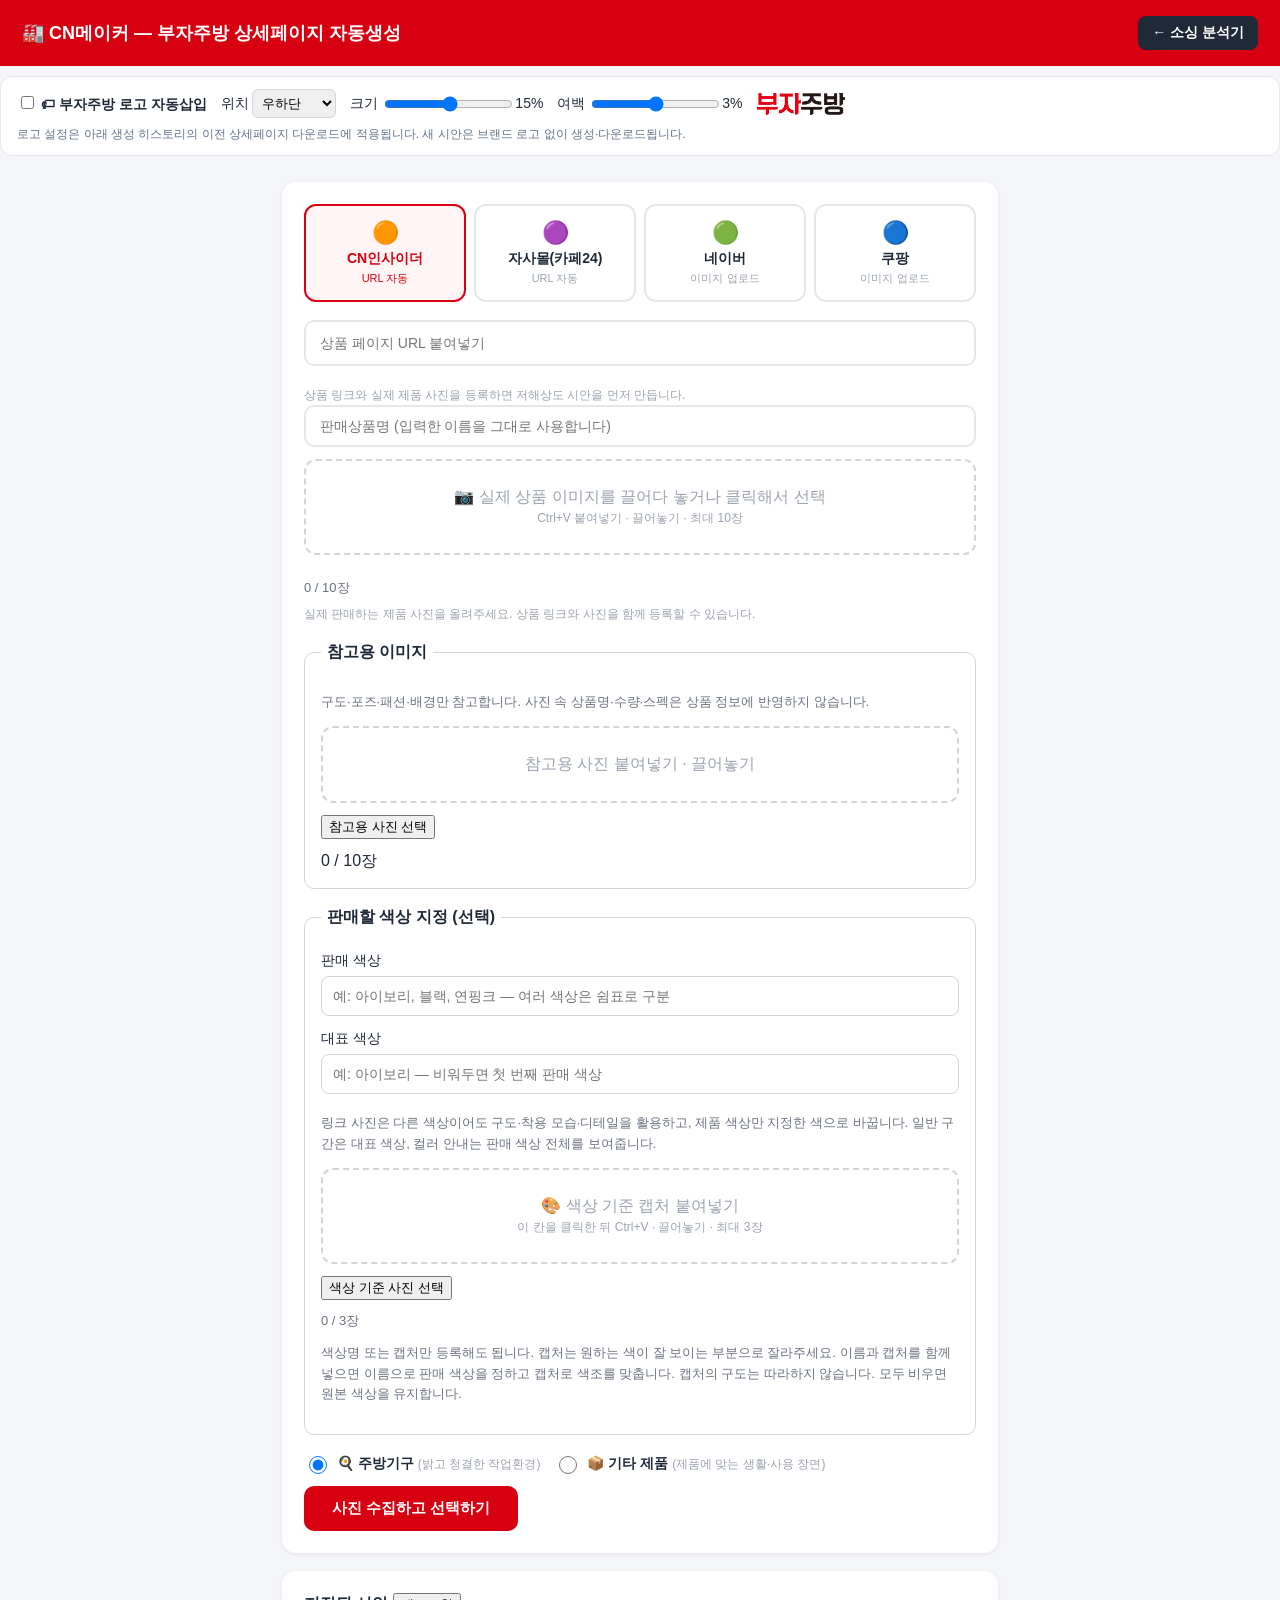
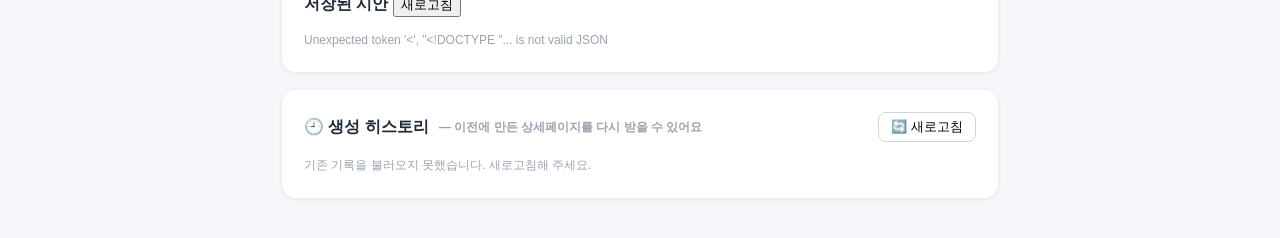
==== commit 5e8e60e3: "Clean source product images and simplify copy and specification review" ====
--- a/static/cnmaker.html
+++ b/static/cnmaker.html
@@ -149,14 +149,15 @@
    <div id="photo-selection-actions" hidden>
      <p>사용할 사진만 체크하세요. 사진을 누르면 크게 볼 수 있습니다. 제품/정보 분류는 선택 후 분석합니다.</p>
      <button onclick="setAllPhotos(true)">사진 전체 선택</button><button onclick="setAllPhotos(false)">사진 전체 해제</button>
-     <button onclick="selectionAction('recollect')">링크 다시 수집</button><span id="selected-photo-count"></span><button class="primary" onclick="confirmPhotos()">선택한 사진만 분석</button>
+     <button onclick="selectionAction('recollect')">링크 다시 수집</button>
    </div>
    <details id="source-gallery" hidden><summary>수집한 제품 사진과 색상 기준 확인</summary><div id="source-photo-list" class="source-grid"></div></details>
+   <div id="photo-selection-bottom" hidden><span id="selected-photo-count"></span> <button id="analyze-selected" class="go" onclick="confirmPhotos()">선택한 사진만 분석</button></div>
    <p class="draft-help">먼저 구도와 분위기를 확인하세요. 필요한 구간만 수정한 뒤 고화질로 완성할 수 있습니다. 고화질 생성·부분 수정 시 세부 모습이 조금 달라질 수 있습니다.</p>
    <details id="plan-editor" hidden><summary>상품 정보·글 기획 확인 및 수정</summary>
      <div id="plan-fields"></div><button id="save-plan" onclick="savePlan()">기획 저장</button>
      <div id="photo-review-fields"></div>
-     <p class="draft-help" id="preserve-help" hidden>CHECK POINT·DETAIL은 기준 사진을 직접 배치합니다. 문구는 위 입력칸에서 수정하고, 사진 속 글자는 확대창의 사용 영역으로 제외하세요. 색상을 바꾼 사진은 디테일을 확인해 주세요.</p>
+     <p class="draft-help" id="preserve-help" hidden>사진은 구간별로 자동 선정합니다. CHECK POINT·DETAIL은 원본의 글자와 그래픽을 정리해 배치합니다. PRODUCT INFO는 누끼컷과 확정한 상품정보로 만듭니다. 보정된 제품 디테일은 시안에서 확인해 주세요.</p>
      <p class="draft-help" id="plan-message">저장한 내용은 이후 새로 만드는 구간에 적용됩니다.</p>
    </details>
    <button id="review-generate" class="go" hidden onclick="confirmReview()">문구 저장 후 전체 시안 생성</button>
--- a/static/cnmaker-drafts.css
+++ b/static/cnmaker-drafts.css
@@ -34,3 +34,5 @@
 
 #photo-large.native-size {max-width:none;max-height:none;flex-shrink:0}
 .photo-stage:has(.native-size) {justify-content:flex-start}
+
+.product-info-row{display:grid;grid-template-columns:minmax(90px,1fr) minmax(130px,2fr) auto;gap:8px;margin:10px 0;align-items:start}.product-info-row input,.product-info-row textarea{box-sizing:border-box;width:100%;min-width:0}#photo-selection-bottom{margin:16px 0}#photo-selection-bottom .go{margin-top:8px}
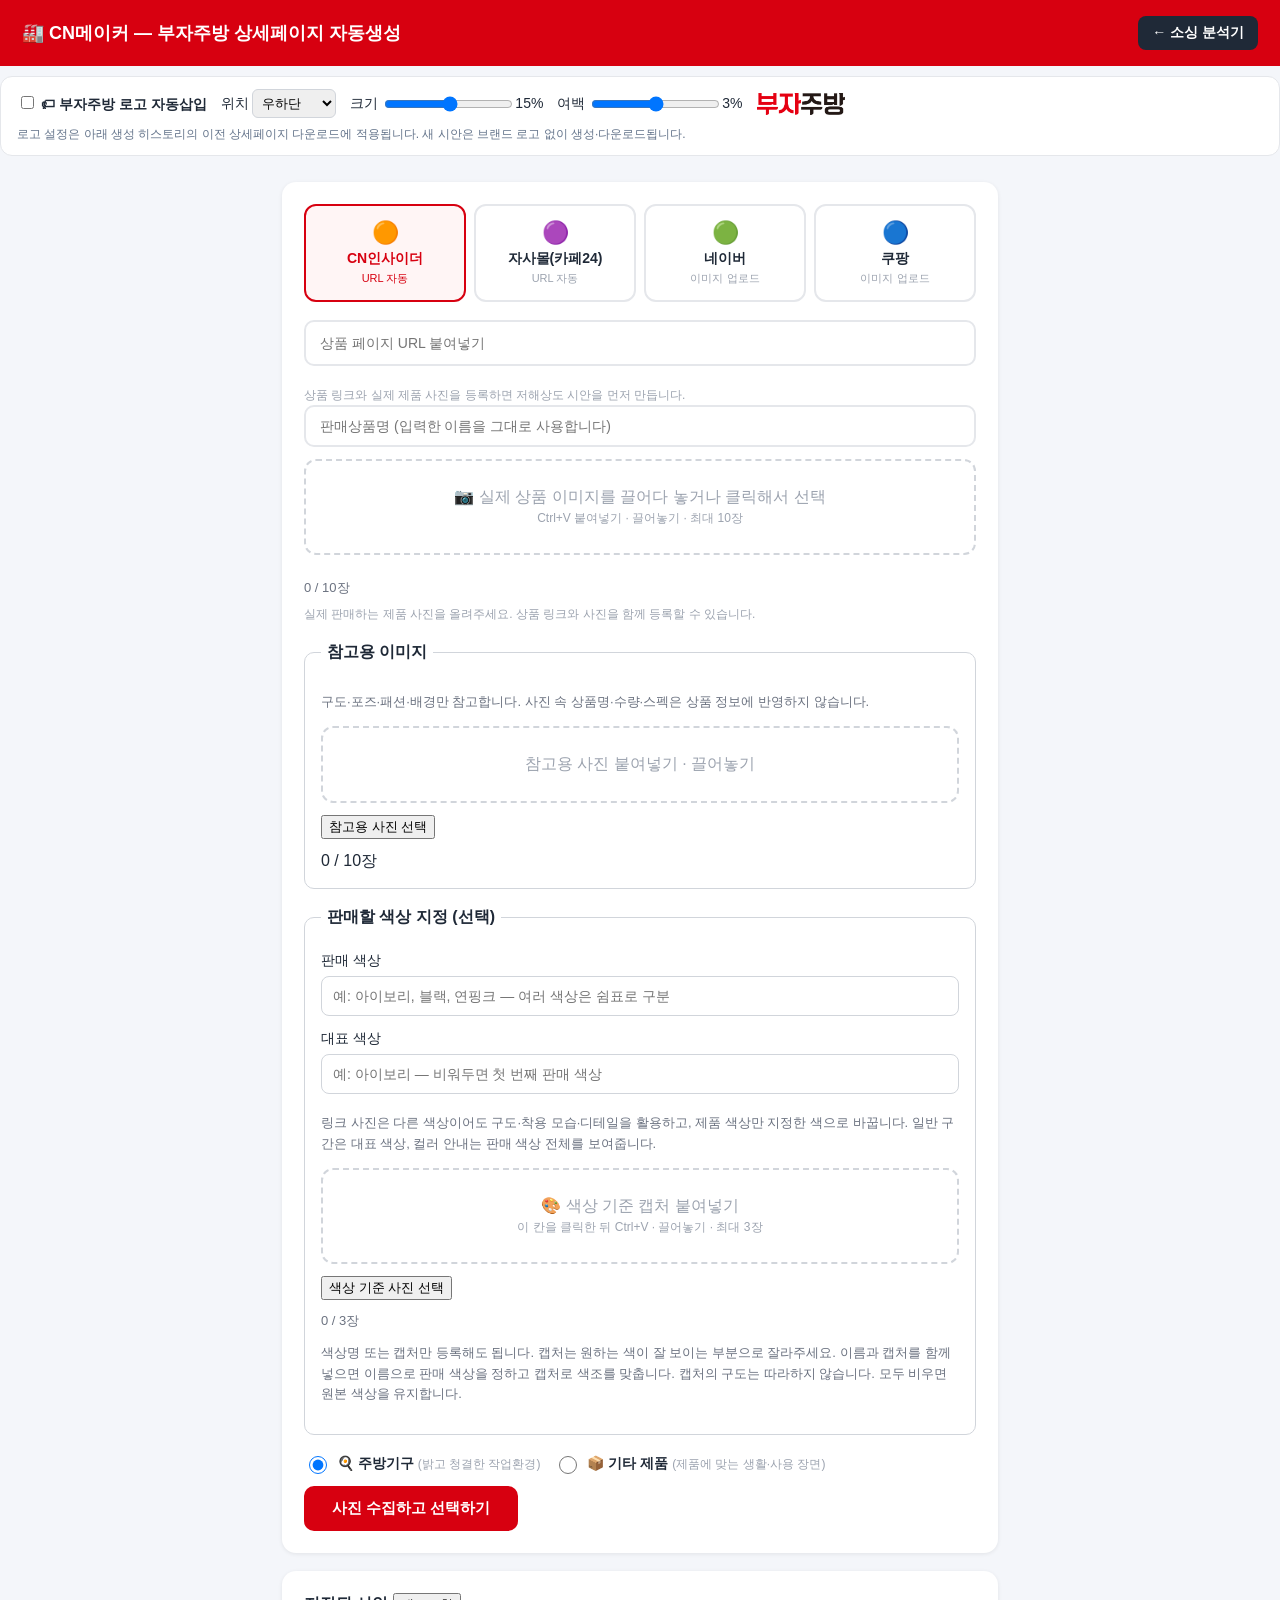
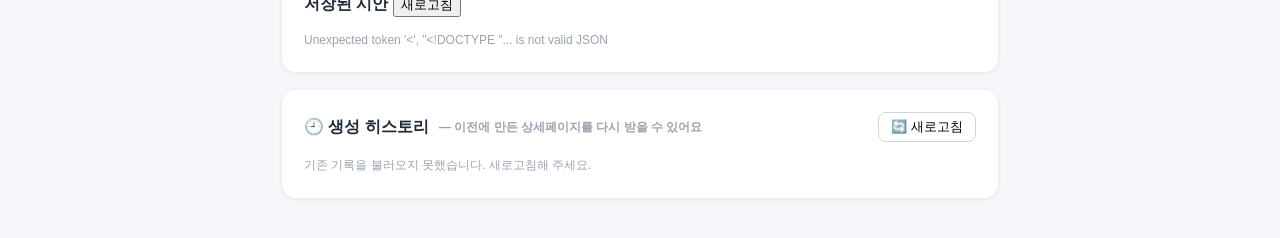
==== commit 98800594: "Derive concise hero and expanded detail copy from reviewed benefits" ====
--- a/static/cnmaker.html
+++ b/static/cnmaker.html
@@ -155,7 +155,7 @@
    <div id="photo-selection-bottom" hidden><span id="selected-photo-count"></span> <button id="analyze-selected" class="go" onclick="confirmPhotos()">선택한 사진만 분석</button></div>
    <p class="draft-help">먼저 구도와 분위기를 확인하세요. 필요한 구간만 수정한 뒤 고화질로 완성할 수 있습니다. 고화질 생성·부분 수정 시 세부 모습이 조금 달라질 수 있습니다.</p>
    <details id="plan-editor" hidden><summary>상품 정보·글 기획 확인 및 수정</summary>
-     <div id="plan-fields"></div><button id="save-plan" onclick="savePlan()">기획 저장</button>
+     <p class="draft-help">핵심장점은 2번 요약에 그대로 사용합니다. HERO는 2~3단어로 압축하고, 개별 CHECK POINT는 사용 장면과 장점을 더 자세히 풀어 씁니다.</p><div id="plan-fields"></div><button id="save-plan" onclick="savePlan()">기획 저장</button>
      <div id="photo-review-fields"></div>
      <p class="draft-help" id="preserve-help" hidden>사진은 구간별로 자동 선정합니다. CHECK POINT·DETAIL은 원본의 글자와 그래픽을 정리해 배치합니다. PRODUCT INFO는 누끼컷과 확정한 상품정보로 만듭니다. 보정된 제품 디테일은 시안에서 확인해 주세요.</p>
      <p class="draft-help" id="plan-message">저장한 내용은 이후 새로 만드는 구간에 적용됩니다.</p>
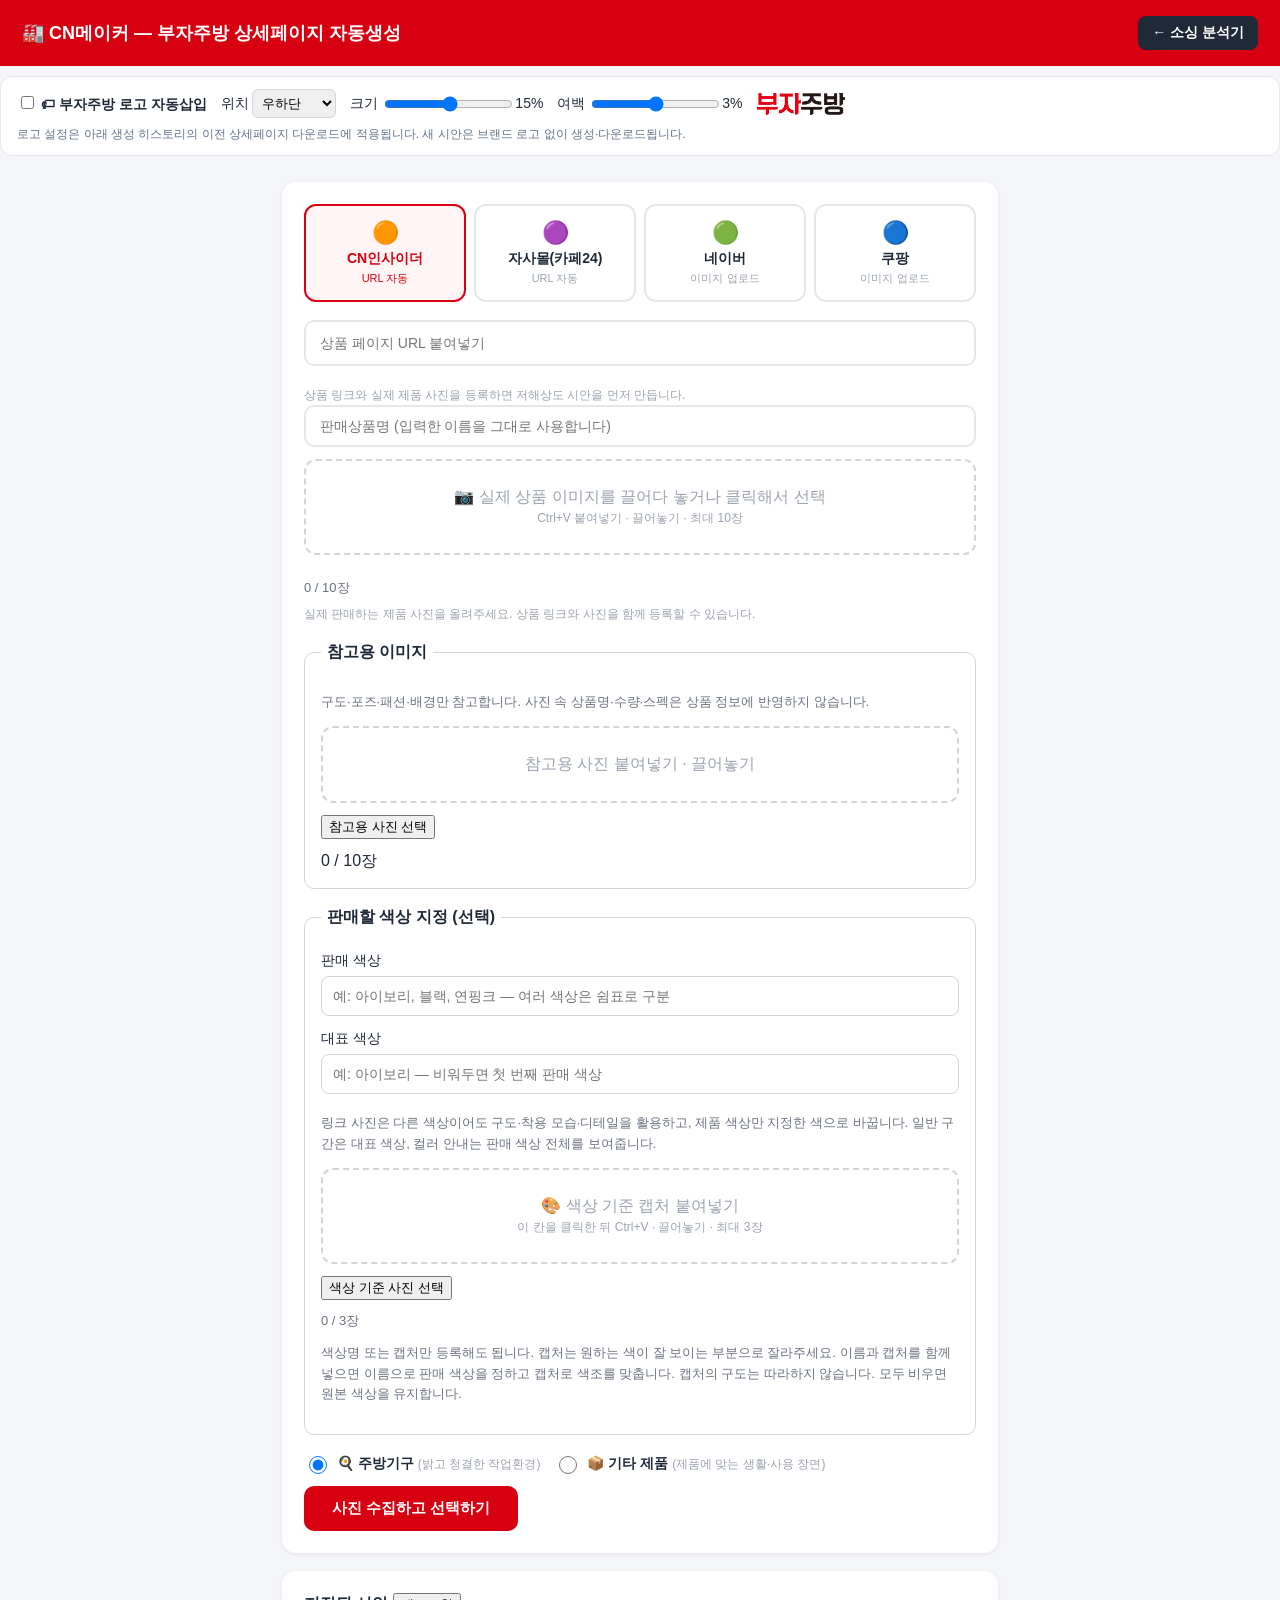
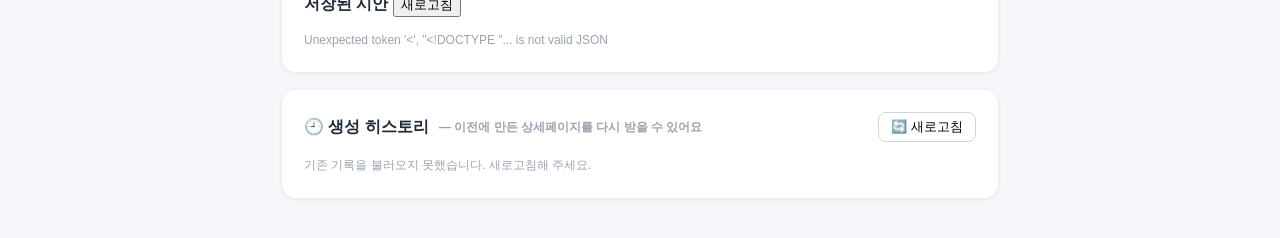
==== commit a8b0a358: "Preserve product framing and validate color with clearer review and concise copy" ====
--- a/static/cnmaker.html
+++ b/static/cnmaker.html
@@ -155,13 +155,15 @@
    <div id="photo-selection-bottom" hidden><span id="selected-photo-count"></span> <button id="analyze-selected" class="go" onclick="confirmPhotos()">선택한 사진만 분석</button></div>
    <p class="draft-help">먼저 구도와 분위기를 확인하세요. 필요한 구간만 수정한 뒤 고화질로 완성할 수 있습니다. 고화질 생성·부분 수정 시 세부 모습이 조금 달라질 수 있습니다.</p>
    <details id="plan-editor" hidden><summary>상품 정보·글 기획 확인 및 수정</summary>
-     <p class="draft-help">핵심장점은 2번 요약에 그대로 사용합니다. HERO는 2~3단어로 압축하고, 개별 CHECK POINT는 사용 장면과 장점을 더 자세히 풀어 씁니다.</p><div id="plan-fields"></div><button id="save-plan" onclick="savePlan()">기획 저장</button>
+     <p class="draft-help">핵심장점은 2번 요약에 그대로 사용합니다. HERO는 감성적인 한 줄로, 개별 CHECK POINT는 이해하기 쉬운 2~3줄로 작성합니다.</p><div id="plan-fields"></div><button id="save-plan" onclick="savePlan()">기획 저장</button>
      <div id="photo-review-fields"></div>
      <p class="draft-help" id="preserve-help" hidden>사진은 구간별로 자동 선정합니다. CHECK POINT·DETAIL은 원본의 글자와 그래픽을 정리해 배치합니다. PRODUCT INFO는 누끼컷과 확정한 상품정보로 만듭니다. 보정된 제품 디테일은 시안에서 확인해 주세요.</p>
      <p class="draft-help" id="plan-message">저장한 내용은 이후 새로 만드는 구간에 적용됩니다.</p>
    </details>
    <button id="review-generate" class="go" hidden onclick="confirmReview()">문구 저장 후 전체 시안 생성</button>
    <button id="back-photos" hidden onclick="runAction('back_to_selection')">사진 선택으로 돌아가기</button>
+ </section>
+ <section id="generation-results" class="card" hidden><h2>생성된 시안</h2>
    <div class="draft-toolbar">
      <button id="retry-failed" onclick="runAction('retry')" hidden>실패 구간 재시도</button>
      <button id="select-all" onclick="selectAll()">전체 선택</button>
